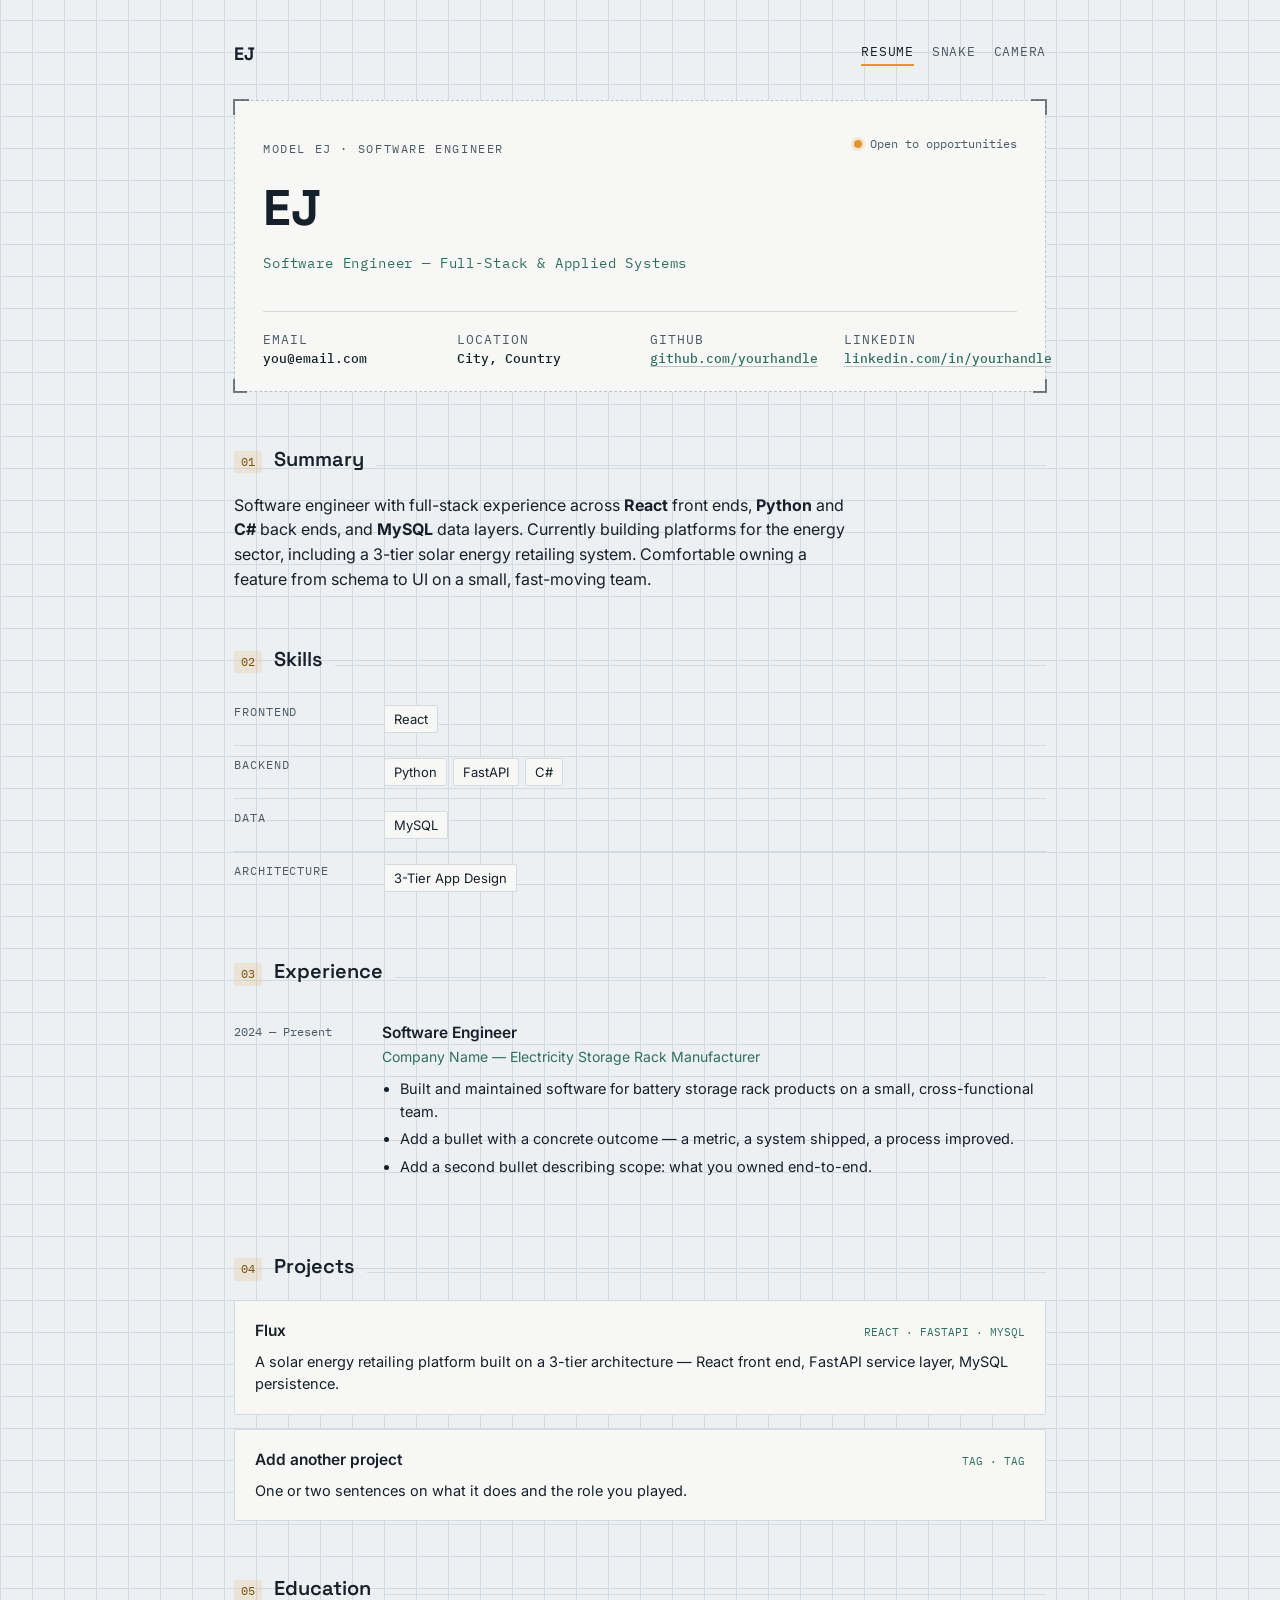
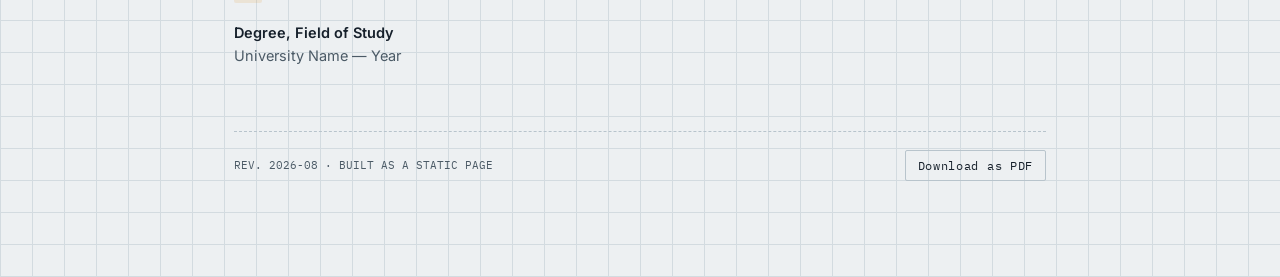
==== index.html @ f34a812c "initial commit" ====
<!DOCTYPE html>
<html lang="en">
<head>
<meta charset="UTF-8">
<meta name="viewport" content="width=device-width, initial-scale=1.0">
<title>EJ — Software Engineer</title>
<meta name="description" content="Resume of EJ, Software Engineer">
<link rel="preconnect" href="https://fonts.googleapis.com">
<link rel="preconnect" href="https://fonts.gstatic.com" crossorigin>
<link href="https://fonts.googleapis.com/css2?family=Space+Grotesk:wght@400;500;600;700&family=Inter:wght@400;500;600&family=IBM+Plex+Mono:wght@400;500;600&display=swap" rel="stylesheet">
<link rel="stylesheet" href="css/style.css">
</head>
<body>
<div class="wrap">

  <nav class="topnav">
    <a href="index.html" class="brand">EJ</a>
    <div class="nav-links">
      <a href="index.html" class="active">Resume</a>
      <a href="snake.html">Snake</a>
      <a href="camera.html">Camera</a>
    </div>
  </nav>

  <div class="nameplate">
    <span class="tick-bl"></span><span class="tick-br"></span>
    <div class="nameplate-top">
      <div>
        <p class="eyebrow">MODEL EJ&nbsp;·&nbsp;SOFTWARE ENGINEER</p>
        <h1 class="name">EJ</h1>
        <p class="role"><!-- Replace with your full title --> Software Engineer — Full-Stack &amp; Applied Systems</p>
      </div>
      <div class="status">
        <span class="dot"></span> Open to opportunities
      </div>
    </div>

    <div class="spec-grid">
      <div class="spec"><div class="k">EMAIL</div><div class="v">you@email.com</div></div>
      <div class="spec"><div class="k">LOCATION</div><div class="v">City, Country</div></div>
      <div class="spec"><div class="k">GITHUB</div><div class="v"><a href="#">github.com/yourhandle</a></div></div>
      <div class="spec"><div class="k">LINKEDIN</div><div class="v"><a href="#">linkedin.com/in/yourhandle</a></div></div>
    </div>
  </div>

  <section data-reveal>
    <div class="sec-head">
      <span class="sec-num">01</span>
      <h2 class="sec-title">Summary</h2>
      <div class="sec-rule"></div>
    </div>
    <p class="lead">Software engineer with full-stack experience across <strong>React</strong> front ends, <strong>Python</strong> and <strong>C#</strong> back ends, and <strong>MySQL</strong> data layers. Currently building platforms for the energy sector, including a 3-tier solar energy retailing system. Comfortable owning a feature from schema to UI on a small, fast-moving team.</p>
  </section>

  <section data-reveal>
    <div class="sec-head">
      <span class="sec-num">02</span>
      <h2 class="sec-title">Skills</h2>
      <div class="sec-rule"></div>
    </div>
    <table class="skills">
      <tr><td>Frontend</td><td><span class="pill">React</span></td></tr>
      <tr><td>Backend</td><td><span class="pill">Python</span><span class="pill">FastAPI</span><span class="pill">C#</span></td></tr>
      <tr><td>Data</td><td><span class="pill">MySQL</span></td></tr>
      <tr><td>Architecture</td><td><span class="pill">3-Tier App Design</span></td></tr>
    </table>
  </section>

  <section data-reveal>
    <div class="sec-head">
      <span class="sec-num">03</span>
      <h2 class="sec-title">Experience</h2>
      <div class="sec-rule"></div>
    </div>
    <div class="log-item">
      <div class="log-date">2024 — Present</div>
      <div>
        <div class="log-role">Software Engineer</div>
        <div class="log-org">Company Name — Electricity Storage Rack Manufacturer</div>
        <ul class="log-bullets">
          <li>Built and maintained software for battery storage rack products on a small, cross-functional team.</li>
          <li>Add a bullet with a concrete outcome — a metric, a system shipped, a process improved.</li>
          <li>Add a second bullet describing scope: what you owned end-to-end.</li>
        </ul>
      </div>
    </div>
  </section>

  <section data-reveal>
    <div class="sec-head">
      <span class="sec-num">04</span>
      <h2 class="sec-title">Projects</h2>
      <div class="sec-rule"></div>
    </div>
    <div class="project">
      <div class="project-head">
        <span class="project-name">Flux</span>
        <span class="project-tags">REACT · FASTAPI · MYSQL</span>
      </div>
      <p>A solar energy retailing platform built on a 3-tier architecture — React front end, FastAPI service layer, MySQL persistence.</p>
    </div>
    <div class="project">
      <div class="project-head">
        <span class="project-name">Add another project</span>
        <span class="project-tags">TAG · TAG</span>
      </div>
      <p>One or two sentences on what it does and the role you played.</p>
    </div>
  </section>

  <section data-reveal>
    <div class="sec-head">
      <span class="sec-num">05</span>
      <h2 class="sec-title">Education</h2>
      <div class="sec-rule"></div>
    </div>
    <div class="edu-item">
      <div class="deg">Degree, Field of Study</div>
      <div class="org">University Name — Year</div>
    </div>
  </section>

  <footer>
    <span>REV. 2026-08 · BUILT AS A STATIC PAGE</span>
    <button class="print-btn" onclick="window.print()">Download as PDF</button>
  </footer>

</div>

<script src="js/main.js"></script>
</body>
</html>
---- css/style.css ----
:root{
  --paper:      #EDF0F2;
  --paper-2:    #E3E8EB;
  --ink:        #16202B;
  --ink-soft:   #4B5A66;
  --line:       #B8C4CC;
  --line-soft:  #D3DBE0;
  --charge:     #E0972E;
  --charge-ink: #7A4F0F;
  --circuit:    #2F6F5E;
  --card:       #F7F8F6;
  --radius:     2px;
  --max:        860px;
}

*{ box-sizing:border-box; }
html{ scroll-behavior:smooth; }

body{
  margin:0;
  background:
    repeating-linear-gradient(0deg, var(--line-soft) 0 1px, transparent 1px 32px),
    repeating-linear-gradient(90deg, var(--line-soft) 0 1px, transparent 1px 32px),
    var(--paper);
  color:var(--ink);
  font-family:'Inter', sans-serif;
  line-height:1.55;
  -webkit-font-smoothing:antialiased;
}

.wrap{
  max-width:var(--max);
  margin:0 auto;
  padding:40px 24px 96px;
}

a{ color:var(--circuit); text-decoration-color: var(--line); text-underline-offset:3px; }
a:hover{ color:var(--charge-ink); }

.eyebrow{
  font-family:'IBM Plex Mono', monospace;
  font-size:11.5px;
  letter-spacing:.14em;
  text-transform:uppercase;
  color:var(--ink-soft);
}

/* ---------- Nav ---------- */
.topnav{
  display:flex;
  justify-content:space-between;
  align-items:center;
  padding-bottom:24px;
  margin-bottom:8px;
}
.topnav .brand{
  font-family:'Space Grotesk', sans-serif;
  font-weight:700;
  font-size:18px;
  color:var(--ink);
  text-decoration:none;
}
.nav-links{ display:flex; gap:18px; }
.nav-links a{
  font-family:'IBM Plex Mono', monospace;
  font-size:12.5px;
  letter-spacing:.06em;
  text-transform:uppercase;
  color:var(--ink-soft);
  text-decoration:none;
  padding-bottom:2px;
  border-bottom:2px solid transparent;
}
.nav-links a:hover, .nav-links a.active{
  color:var(--ink);
  border-color:var(--charge);
}

/* ---------- Nameplate ---------- */
.nameplate{
  position:relative;
  background:var(--card);
  border:1.5px dashed var(--line);
  border-radius:var(--radius);
  padding:28px 28px 22px;
}
.nameplate::before, .nameplate::after,
.nameplate .tick-br, .nameplate .tick-bl{
  content:"";
  position:absolute;
  width:14px; height:14px;
  border:2px solid var(--ink);
  opacity:.55;
}
.nameplate::before{ top:-2px; left:-2px; border-right:none; border-bottom:none; }
.nameplate::after{  top:-2px; right:-2px; border-left:none; border-bottom:none; }
.nameplate .tick-bl{ bottom:-2px; left:-2px; border-right:none; border-top:none; }
.nameplate .tick-br{ bottom:-2px; right:-2px; border-left:none; border-top:none; }

.nameplate-top{
  display:flex;
  justify-content:space-between;
  align-items:flex-start;
  gap:16px;
  flex-wrap:wrap;
}
.name{
  font-family:'Space Grotesk', sans-serif;
  font-weight:700;
  font-size:clamp(34px, 5vw, 50px);
  letter-spacing:-.01em;
  margin:0;
}
.role{
  font-family:'IBM Plex Mono', monospace;
  font-size:14px;
  letter-spacing:.06em;
  color:var(--circuit);
  margin-top:6px;
}
.status{
  display:flex;
  align-items:center;
  gap:8px;
  font-family:'IBM Plex Mono', monospace;
  font-size:12px;
  color:var(--ink-soft);
  white-space:nowrap;
  padding-top:6px;
}
.dot{
  width:8px; height:8px; border-radius:50%;
  background:var(--charge);
  box-shadow:0 0 0 3px rgba(224,151,46,.18);
  animation:pulse 2.4s ease-in-out infinite;
}
@keyframes pulse{
  0%,100%{ opacity:1; }
  50%{ opacity:.35; }
}

.spec-grid{
  margin-top:22px;
  padding-top:18px;
  border-top:1px solid var(--line-soft);
  display:grid;
  grid-template-columns:repeat(auto-fit, minmax(160px,1fr));
  gap:14px 20px;
}
.spec{ font-family:'IBM Plex Mono', monospace; font-size:12.5px; }
.spec .k{ color:var(--ink-soft); letter-spacing:.08em; }
.spec .v{ color:var(--ink); font-weight:500; }

/* ---------- Sections ---------- */
section{ margin-top:52px; }
.sec-head{
  display:flex;
  align-items:baseline;
  gap:12px;
  margin-bottom:18px;
}
.sec-num{
  font-family:'IBM Plex Mono', monospace;
  font-size:12px;
  color:var(--charge-ink);
  background:rgba(224,151,46,.14);
  padding:2px 7px;
  border-radius:var(--radius);
}
.sec-title{
  font-family:'Space Grotesk', sans-serif;
  font-weight:600;
  font-size:20px;
  margin:0;
}
.sec-rule{
  flex:1;
  height:1px;
  background:var(--line-soft);
}

.lead{ max-width:62ch; color:var(--ink); }
.muted{ color:var(--ink-soft); }

/* skills table */
.skills{
  width:100%;
  border-collapse:collapse;
  font-size:14.5px;
}
.skills tr{ border-bottom:1px solid var(--line-soft); }
.skills tr:last-child{ border-bottom:none; }
.skills td{ padding:10px 0; vertical-align:top; }
.skills td:first-child{
  font-family:'IBM Plex Mono', monospace;
  font-size:11.5px;
  color:var(--ink-soft);
  letter-spacing:.08em;
  text-transform:uppercase;
  width:150px;
  padding-right:16px;
}
.pill{
  display:inline-block;
  font-size:13px;
  padding:3px 9px;
  margin:2px 6px 2px 0;
  background:var(--card);
  border:1px solid var(--line-soft);
  border-radius:var(--radius);
}

/* experience log */
.log-item{
  display:grid;
  grid-template-columns:130px 1fr;
  gap:18px;
  padding:16px 0;
  border-bottom:1px solid var(--line-soft);
}
.log-item:last-child{ border-bottom:none; }
.log-date{
  font-family:'IBM Plex Mono', monospace;
  font-size:12px;
  color:var(--ink-soft);
  padding-top:2px;
}
.log-role{ font-weight:600; font-size:15.5px; }
.log-org{ color:var(--circuit); font-size:14px; margin-top:1px; }
.log-bullets{ margin:10px 0 0; padding-left:18px; color:var(--ink); }
.log-bullets li{ margin-bottom:5px; font-size:14.5px; }

/* projects */
.project{
  background:var(--card);
  border:1px solid var(--line-soft);
  border-radius:var(--radius);
  padding:18px 20px;
  margin-bottom:14px;
  transition:border-color .15s ease, transform .15s ease;
}
.project:hover{
  border-color:var(--charge);
  transform:translateY(-1px);
}
.project-head{
  display:flex;
  justify-content:space-between;
  align-items:baseline;
  flex-wrap:wrap;
  gap:8px;
}
.project-name{ font-weight:600; font-size:15.5px; }
.project-tags{
  font-family:'IBM Plex Mono', monospace;
  font-size:11px;
  color:var(--circuit);
}
.project p{ margin:8px 0 0; font-size:14.5px; color:var(--ink); }

/* education */
.edu-item{ margin-bottom:10px; font-size:14.5px; }
.edu-item .deg{ font-weight:600; }
.edu-item .org{ color:var(--ink-soft); }

footer{
  margin-top:64px;
  padding-top:18px;
  border-top:1.5px dashed var(--line);
  display:flex;
  justify-content:space-between;
  align-items:center;
  flex-wrap:wrap;
  gap:10px;
  font-family:'IBM Plex Mono', monospace;
  font-size:11px;
  color:var(--ink-soft);
}
.print-btn{
  font-family:'IBM Plex Mono', monospace;
  font-size:11.5px;
  letter-spacing:.06em;
  background:none;
  border:1px solid var(--line);
  border-radius:var(--radius);
  padding:7px 12px;
  cursor:pointer;
  color:var(--ink);
}
.print-btn:hover{ border-color:var(--charge); color:var(--charge-ink); }

/* ---------- Device panel (used by Snake + Camera pages) ---------- */
.panel-frame{
  background:var(--card);
  border:1.5px dashed var(--line);
  border-radius:var(--radius);
  padding:22px;
}
.panel-hud{
  display:flex;
  gap:32px;
  margin-bottom:16px;
}
.overlay{
  position:absolute;
  inset:0;
  display:none;
  flex-direction:column;
  align-items:center;
  justify-content:center;
  gap:10px;
  background:rgba(22,32,43,.92);
  color:#EDF0F2;
  text-align:center;
  border-radius:var(--radius);
  padding:20px;
}
.overlay.show{ display:flex; }
.overlay .eyebrow{ color:#EDF0F2; }
.overlay .muted{ color:#B8C4CC; font-size:13px; margin:0; }
.overlay .print-btn{ color:#EDF0F2; border-color:#4B5A66; }
.overlay .print-btn:hover{ border-color:var(--charge); color:var(--charge); }

.hint{
  text-align:center;
  margin-top:14px;
  font-family:'IBM Plex Mono', monospace;
  font-size:11.5px;
  color:var(--ink-soft);
}

[data-reveal]{
  opacity:0;
  transform:translateY(10px);
  transition:opacity .5s ease, transform .5s ease;
}
[data-reveal].in{ opacity:1; transform:none; }
@media (prefers-reduced-motion:reduce){
  [data-reveal]{ opacity:1; transform:none; transition:none; }
  .dot{ animation:none; }
  html{ scroll-behavior:auto; }
}

@media print{
  body{ background:#fff; }
  .print-btn{ display:none; }
  .topnav{ display:none; }
  .project:hover{ transform:none; }
}
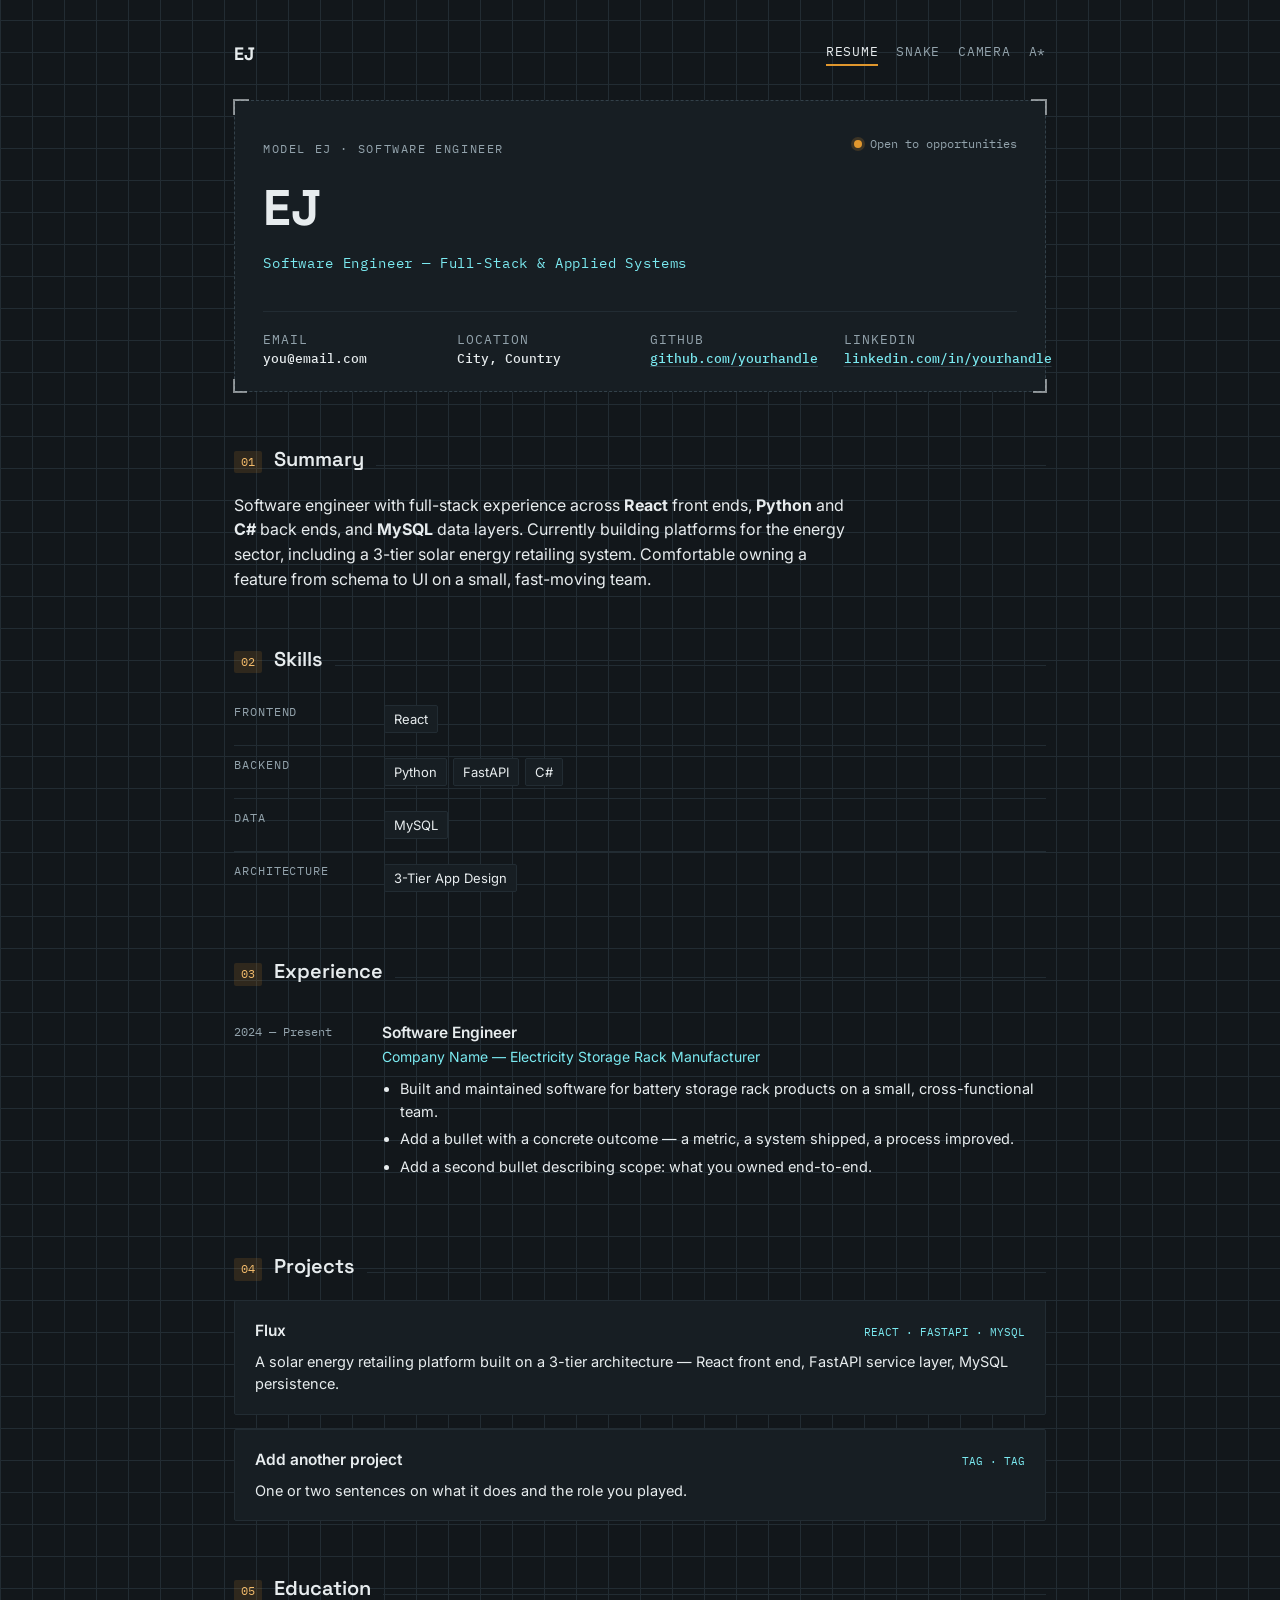
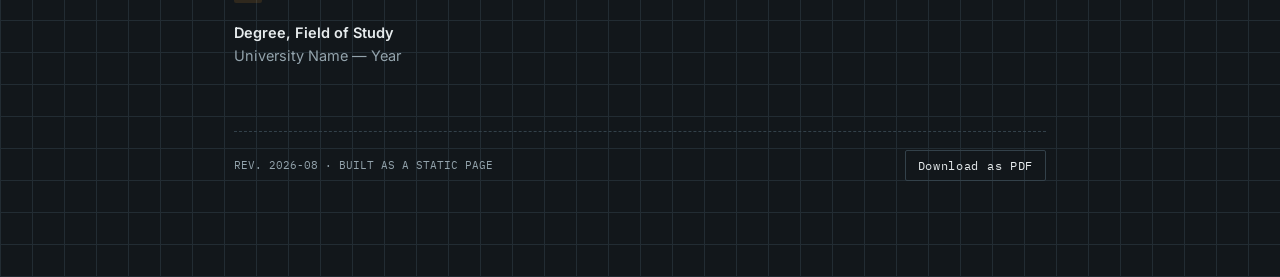
==== commit 42084a11: "A star page UI" ====
--- a/index.html
+++ b/index.html
@@ -19,6 +19,7 @@
       <a href="index.html" class="active">Resume</a>
       <a href="snake.html">Snake</a>
       <a href="camera.html">Camera</a>
+      <a href="astar.html">A*</a>
     </div>
   </nav>
 
--- a/css/style.css
+++ b/css/style.css
@@ -1,14 +1,17 @@
 :root{
-  --paper:      #EDF0F2;
-  --paper-2:    #E3E8EB;
-  --ink:        #16202B;
-  --ink-soft:   #4B5A66;
-  --line:       #B8C4CC;
-  --line-soft:  #D3DBE0;
+  --paper:      #12171B;
+  --paper-2:    #171E23;
+  --ink:        #E7ECEE;
+  --ink-soft:   #93A3AC;
+  --line:       #33414A;
+  --line-soft:  #222C33;
   --charge:     #E0972E;
-  --charge-ink: #7A4F0F;
-  --circuit:    #2F6F5E;
-  --card:       #F7F8F6;
+  --charge-ink: #F3BB6B;
+  --circuit:    #fb4c9d;
+  --circuit:    #7beaf1;
+  /* --circuit:    #7C93F5; */
+  /* --circuit:    #4FB99B; */
+  --card:       #171E23;
   --radius:     2px;
   --max:        860px;
 }
@@ -342,6 +345,17 @@
 }
 
 @media print{
+  :root{
+    --paper:      #fff;
+    --paper-2:    #E3E8EB;
+    --ink:        #16202B;
+    --ink-soft:   #4B5A66;
+    --line:       #B8C4CC;
+    --line-soft:  #D3DBE0;
+    --charge-ink: #7A4F0F;
+    --circuit:    #2F6F5E;
+    --card:       #F7F8F6;
+  }
   body{ background:#fff; }
   .print-btn{ display:none; }
   .topnav{ display:none; }
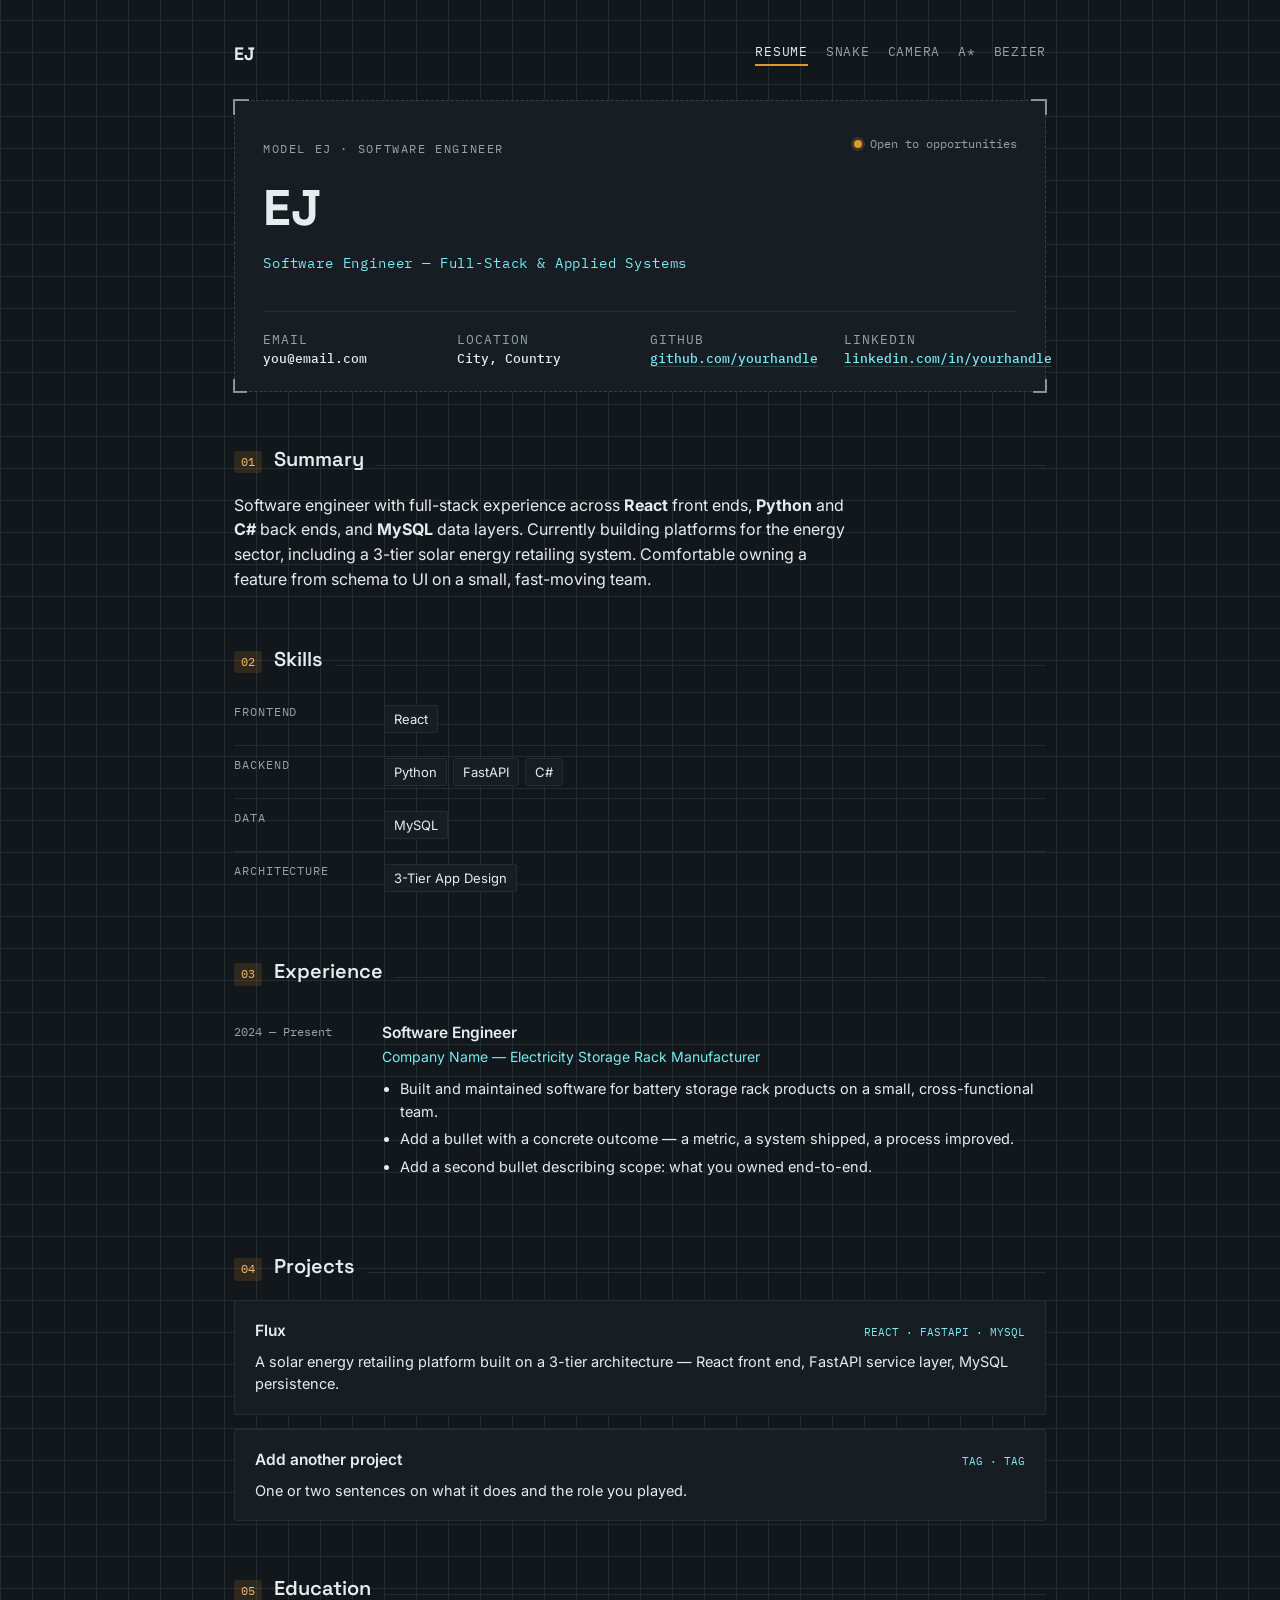
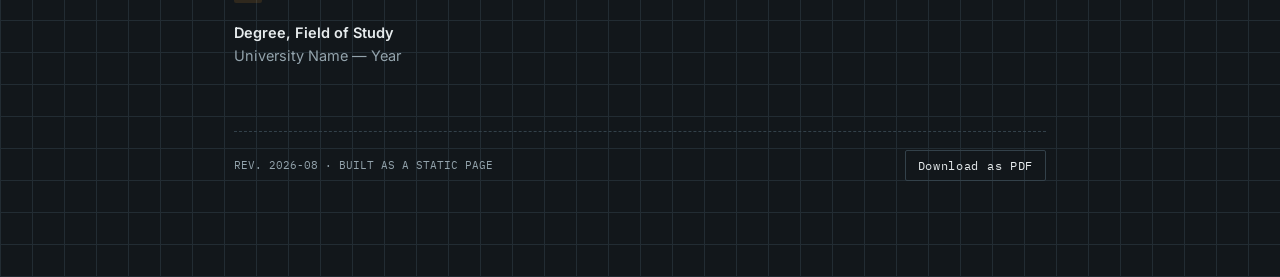
==== commit 48547f34: "bezier" ====
--- a/index.html
+++ b/index.html
@@ -20,6 +20,7 @@
       <a href="snake.html">Snake</a>
       <a href="camera.html">Camera</a>
       <a href="astar.html">A*</a>
+      <a href="bezier.html">Bezier</a>
     </div>
   </nav>
 
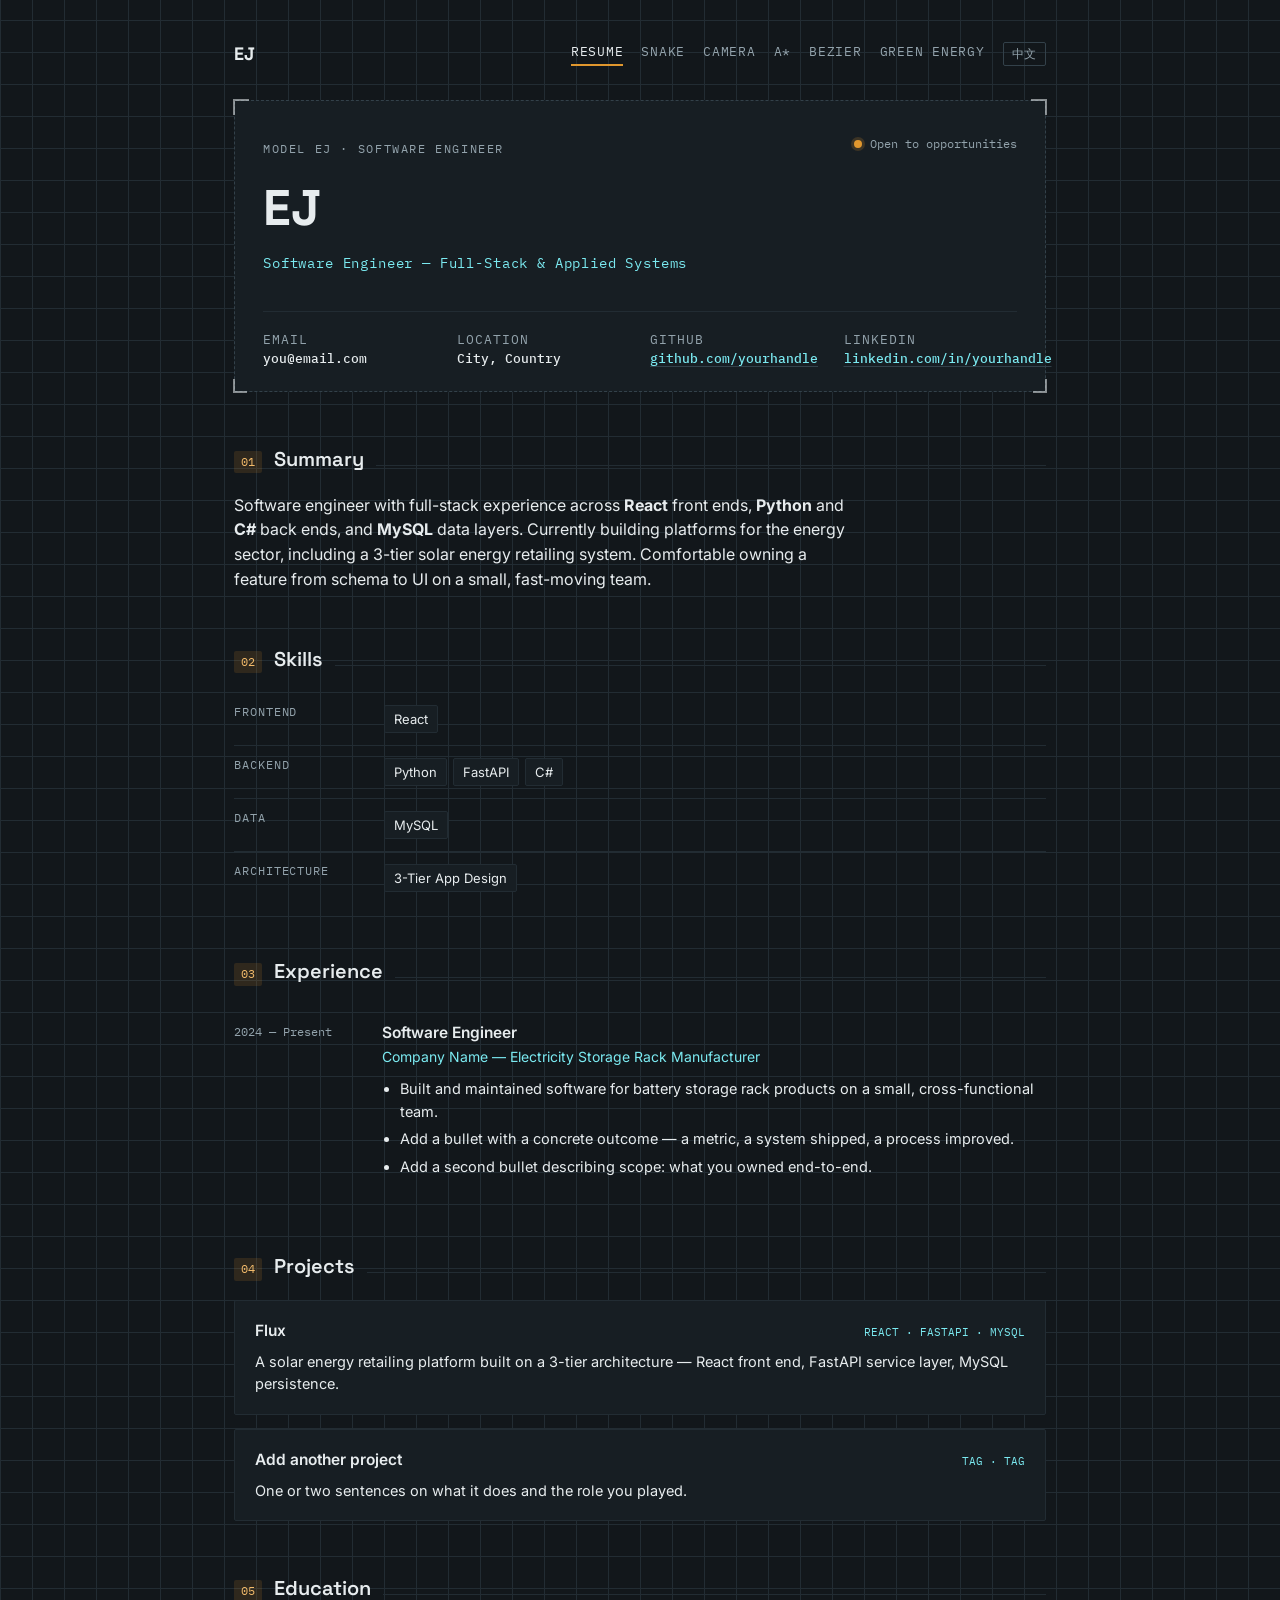
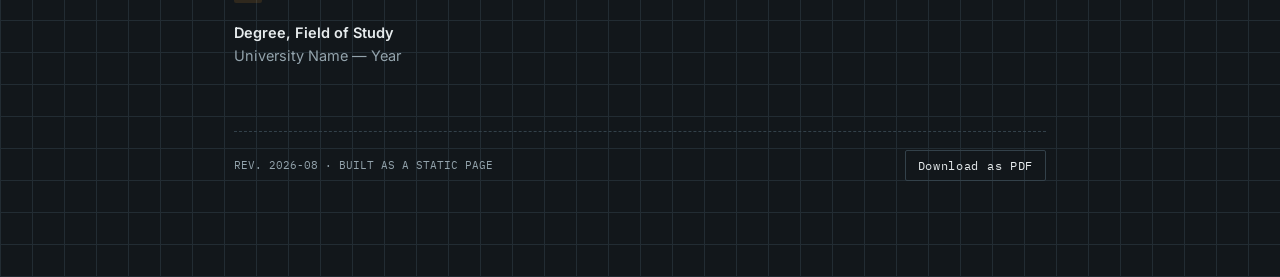
==== commit ceea780a: "Add a green energy system project" ====
--- a/index.html
+++ b/index.html
@@ -3,86 +3,77 @@
 <head>
 <meta charset="UTF-8">
 <meta name="viewport" content="width=device-width, initial-scale=1.0">
-<title>EJ — Software Engineer</title>
-<meta name="description" content="Resume of EJ, Software Engineer">
+<title data-i18n="resume.title">EJ — Software Engineer</title>
+<meta name="description" data-i18n="resume.description" data-i18n-attr="content" content="Resume of EJ, Software Engineer">
 <link rel="preconnect" href="https://fonts.googleapis.com">
 <link rel="preconnect" href="https://fonts.gstatic.com" crossorigin>
 <link href="https://fonts.googleapis.com/css2?family=Space+Grotesk:wght@400;500;600;700&family=Inter:wght@400;500;600&family=IBM+Plex+Mono:wght@400;500;600&display=swap" rel="stylesheet">
 <link rel="stylesheet" href="css/style.css">
 </head>
-<body>
+<body data-page="resume" data-base="">
 <div class="wrap">
 
-  <nav class="topnav">
-    <a href="index.html" class="brand">EJ</a>
-    <div class="nav-links">
-      <a href="index.html" class="active">Resume</a>
-      <a href="snake.html">Snake</a>
-      <a href="camera.html">Camera</a>
-      <a href="astar.html">A*</a>
-      <a href="bezier.html">Bezier</a>
-    </div>
-  </nav>
+  <nav class="topnav" id="site-nav"></nav>
 
   <div class="nameplate">
     <span class="tick-bl"></span><span class="tick-br"></span>
     <div class="nameplate-top">
       <div>
-        <p class="eyebrow">MODEL EJ&nbsp;·&nbsp;SOFTWARE ENGINEER</p>
+        <p class="eyebrow" data-i18n="resume.eyebrow">MODEL EJ&nbsp;·&nbsp;SOFTWARE ENGINEER</p>
         <h1 class="name">EJ</h1>
-        <p class="role"><!-- Replace with your full title --> Software Engineer — Full-Stack &amp; Applied Systems</p>
+        <p class="role" data-i18n="resume.role"><!-- Replace with your full title --> Software Engineer — Full-Stack &amp; Applied Systems</p>
       </div>
       <div class="status">
-        <span class="dot"></span> Open to opportunities
+        <span class="dot"></span> <span data-i18n="resume.status">Open to opportunities</span>
       </div>
     </div>
 
     <div class="spec-grid">
-      <div class="spec"><div class="k">EMAIL</div><div class="v">you@email.com</div></div>
-      <div class="spec"><div class="k">LOCATION</div><div class="v">City, Country</div></div>
-      <div class="spec"><div class="k">GITHUB</div><div class="v"><a href="#">github.com/yourhandle</a></div></div>
-      <div class="spec"><div class="k">LINKEDIN</div><div class="v"><a href="#">linkedin.com/in/yourhandle</a></div></div>
+      <div class="spec"><div class="k" data-i18n="resume.email">EMAIL</div><div class="v">you@email.com</div></div>
+      <div class="spec"><div class="k" data-i18n="resume.location">LOCATION</div><div class="v" data-i18n="resume.locationValue">City, Country</div></div>
+      <div class="spec"><div class="k" data-i18n="resume.github">GITHUB</div><div class="v"><a href="#">github.com/yourhandle</a></div></div>
+      <div class="spec"><div class="k" data-i18n="resume.linkedin">LINKEDIN</div><div class="v"><a href="#">linkedin.com/in/yourhandle</a></div></div>
     </div>
   </div>
 
   <section data-reveal>
     <div class="sec-head">
       <span class="sec-num">01</span>
-      <h2 class="sec-title">Summary</h2>
+      <h2 class="sec-title" data-i18n="resume.summary">Summary</h2>
       <div class="sec-rule"></div>
     </div>
-    <p class="lead">Software engineer with full-stack experience across <strong>React</strong> front ends, <strong>Python</strong> and <strong>C#</strong> back ends, and <strong>MySQL</strong> data layers. Currently building platforms for the energy sector, including a 3-tier solar energy retailing system. Comfortable owning a feature from schema to UI on a small, fast-moving team.</p>
+    <p class="lead" data-i18n="resume.lead">Software engineer with full-stack experience across <strong>React</strong> front ends, <strong>Python</strong> and <strong>C#</strong> back ends, and <strong>MySQL</strong> data layers. Currently building platforms for the energy sector, including a 3-tier solar energy retailing system. Comfortable owning a feature from schema to UI on a small, fast-moving team.</p>
   </section>
 
   <section data-reveal>
     <div class="sec-head">
       <span class="sec-num">02</span>
-      <h2 class="sec-title">Skills</h2>
+      <h2 class="sec-title" data-i18n="resume.skills">Skills</h2>
       <div class="sec-rule"></div>
     </div>
     <table class="skills">
-      <tr><td>Frontend</td><td><span class="pill">React</span></td></tr>
-      <tr><td>Backend</td><td><span class="pill">Python</span><span class="pill">FastAPI</span><span class="pill">C#</span></td></tr>
-      <tr><td>Data</td><td><span class="pill">MySQL</span></td></tr>
-      <tr><td>Architecture</td><td><span class="pill">3-Tier App Design</span></td></tr>
+      <tr><td data-i18n="resume.frontend">Frontend</td><td><span class="pill">React</span></td></tr>
+      <tr><td data-i18n="resume.backend">Backend</td><td><span class="pill">Python</span><span class="pill">FastAPI</span><span class="pill">C#</span></td></tr>
+      <tr><td data-i18n="resume.data">Data</td><td><span class="pill">MySQL</span></td></tr>
+      <tr><td data-i18n="resume.architecture">Architecture</td><td><span class="pill" data-i18n="resume.threeTier">3-Tier App Design</span></td></tr>
     </table>
   </section>
 
   <section data-reveal>
     <div class="sec-head">
       <span class="sec-num">03</span>
-      <h2 class="sec-title">Experience</h2>
+      <h2 class="sec-title" data-i18n="resume.experience">Experience</h2>
       <div class="sec-rule"></div>
     </div>
     <div class="log-item">
-      <div class="log-date">2024 — Present</div>
+      <div class="log-date" data-i18n="resume.expDate">2024 — Present</div>
       <div>
-        <div class="log-role">Software Engineer</div>
-        <div class="log-org">Company Name — Electricity Storage Rack Manufacturer</div>
+        <div class="log-role" data-i18n="resume.expRole">Software Engineer</div>
+        <div class="log-org" data-i18n="resume.expOrg">Company Name — Electricity Storage Rack Manufacturer</div>
         <ul class="log-bullets">
-          <li>Built and maintained software for battery storage rack products on a small, cross-functional team.</li>
-          <li>Add a bullet with a concrete outcome — a metric, a system shipped, a process improved.</li>
-          <li>Add a second bullet describing scope: what you owned end-to-end.</li>
+          <li data-i18n="resume.expBullet1">Built and maintained software for battery storage rack products on a small, cross-functional team.</li>
+          <li data-i18n="resume.expBullet2">Add a bullet with a concrete outcome — a metric, a system shipped, a process improved.</li>
+          <li data-i18n="resume.expBullet3">Add a second bullet describing scope: what you owned end-to-end.</li>
         </ul>
       </div>
     </div>
@@ -91,7 +82,7 @@
   <section data-reveal>
     <div class="sec-head">
       <span class="sec-num">04</span>
-      <h2 class="sec-title">Projects</h2>
+      <h2 class="sec-title" data-i18n="resume.projects">Projects</h2>
       <div class="sec-rule"></div>
     </div>
     <div class="project">
@@ -99,36 +90,35 @@
         <span class="project-name">Flux</span>
         <span class="project-tags">REACT · FASTAPI · MYSQL</span>
       </div>
-      <p>A solar energy retailing platform built on a 3-tier architecture — React front end, FastAPI service layer, MySQL persistence.</p>
+      <p data-i18n="resume.fluxDesc">A solar energy retailing platform built on a 3-tier architecture — React front end, FastAPI service layer, MySQL persistence.</p>
     </div>
     <div class="project">
       <div class="project-head">
-        <span class="project-name">Add another project</span>
+        <span class="project-name" data-i18n="resume.projectPlaceholderName">Add another project</span>
         <span class="project-tags">TAG · TAG</span>
       </div>
-      <p>One or two sentences on what it does and the role you played.</p>
+      <p data-i18n="resume.projectPlaceholderDesc">One or two sentences on what it does and the role you played.</p>
     </div>
   </section>
 
   <section data-reveal>
     <div class="sec-head">
       <span class="sec-num">05</span>
-      <h2 class="sec-title">Education</h2>
+      <h2 class="sec-title" data-i18n="resume.education">Education</h2>
       <div class="sec-rule"></div>
     </div>
     <div class="edu-item">
-      <div class="deg">Degree, Field of Study</div>
-      <div class="org">University Name — Year</div>
+      <div class="deg" data-i18n="resume.degree">Degree, Field of Study</div>
+      <div class="org" data-i18n="resume.school">University Name — Year</div>
     </div>
   </section>
 
-  <footer>
-    <span>REV. 2026-08 · BUILT AS A STATIC PAGE</span>
-    <button class="print-btn" onclick="window.print()">Download as PDF</button>
-  </footer>
+  <footer id="site-footer" data-extra="print"></footer>
 
 </div>
 
+<script src="js/i18n.js"></script>
+<script src="js/shell.js"></script>
 <script src="js/main.js"></script>
 </body>
 </html>
--- a/css/style.css
+++ b/css/style.css
@@ -30,6 +30,11 @@
   line-height:1.55;
   -webkit-font-smoothing:antialiased;
 }
+/* The Google Fonts above have no CJK glyphs, so when the language toggle
+   sets <html lang="zh-Hant"> fall through to a system Chinese font. */
+:lang(zh){
+  font-family:'Inter', 'PingFang TC', 'Microsoft JhengHei', 'Noto Sans TC', sans-serif;
+}
 
 .wrap{
   max-width:var(--max);
@@ -63,7 +68,7 @@
   color:var(--ink);
   text-decoration:none;
 }
-.nav-links{ display:flex; gap:18px; }
+.nav-links{ display:flex; align-items:center; gap:18px; }
 .nav-links a{
   font-family:'IBM Plex Mono', monospace;
   font-size:12.5px;
@@ -78,6 +83,20 @@
   color:var(--ink);
   border-color:var(--charge);
 }
+/* Language toggle (rendered by shell.js at the end of the nav links). */
+.lang-btn{
+  font-family:'IBM Plex Mono', monospace;
+  font-size:11.5px;
+  letter-spacing:.06em;
+  line-height:1;
+  background:none;
+  border:1px solid var(--line);
+  border-radius:var(--radius);
+  padding:5px 8px;
+  cursor:pointer;
+  color:var(--ink-soft);
+}
+.lang-btn:hover{ border-color:var(--charge); color:var(--charge-ink); }
 
 /* ---------- Nameplate ---------- */
 .nameplate{
@@ -357,7 +376,7 @@
     --card:       #F7F8F6;
   }
   body{ background:#fff; }
-  .print-btn{ display:none; }
+  .print-btn, .lang-btn{ display:none; }
   .topnav{ display:none; }
   .project:hover{ transform:none; }
 }
